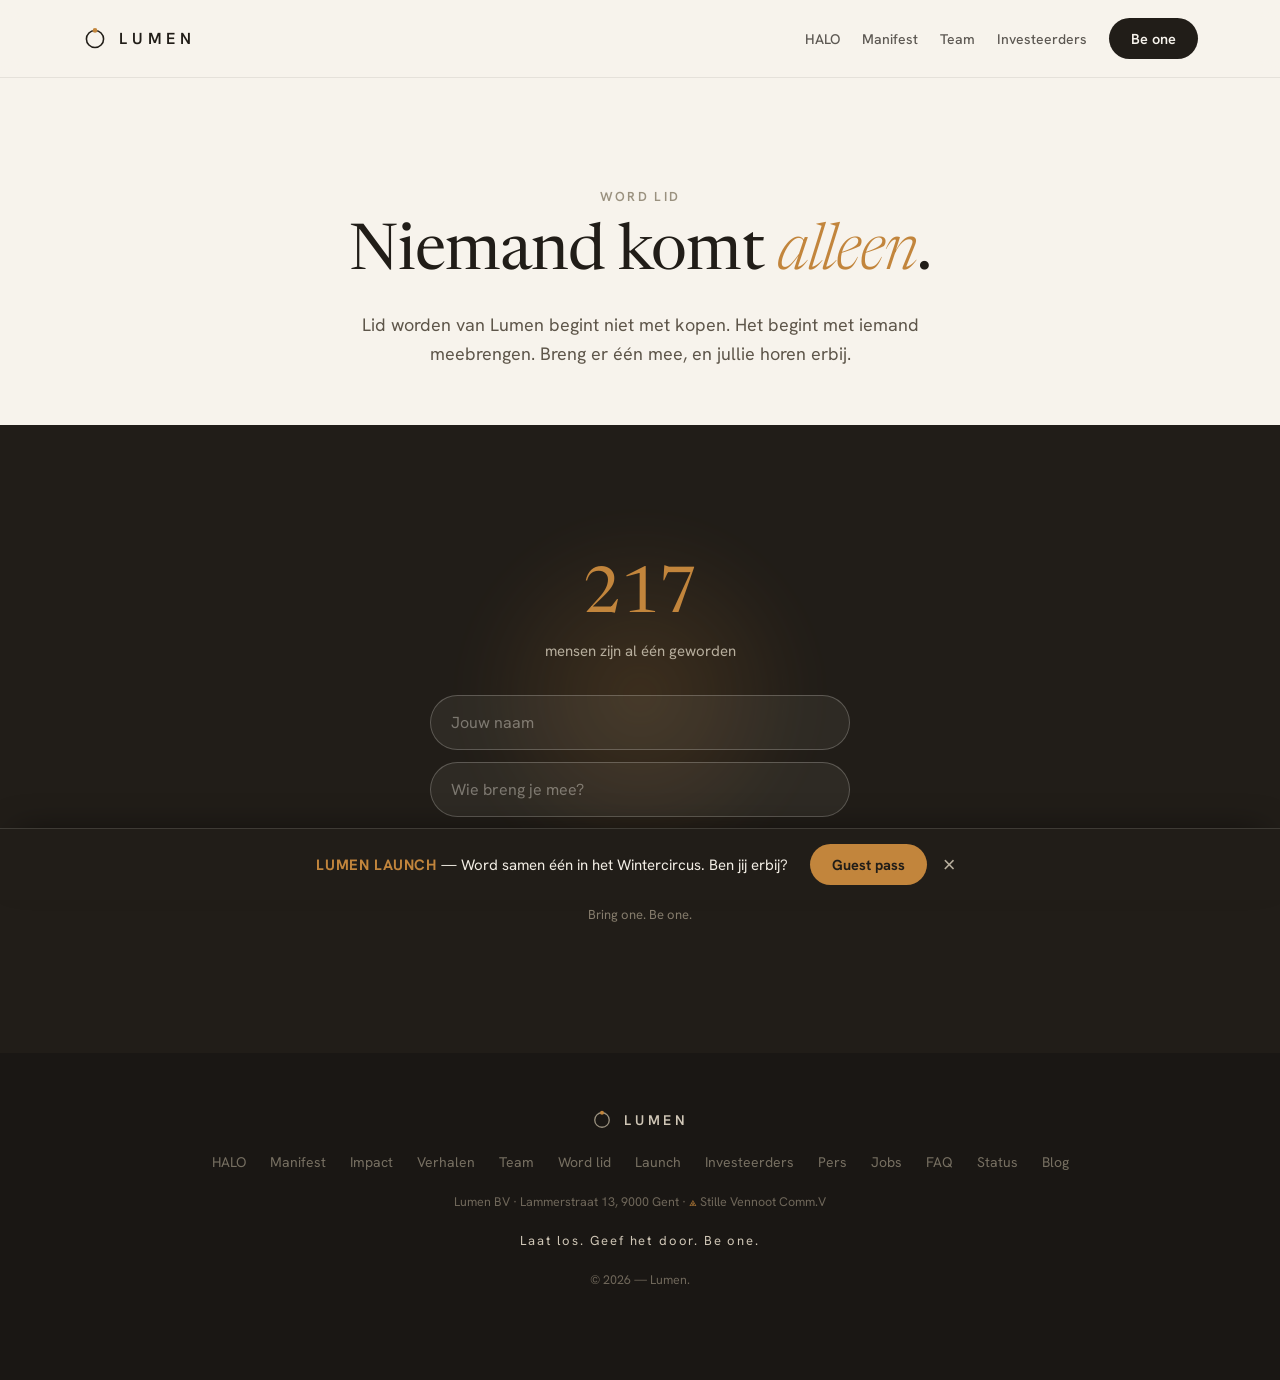
==== be-one.html @ 9b380646 "Add new pages and update HALO/index Adds multiple new site pages (be-one.html, blog.html, faq.html, " ====
<!DOCTYPE html>
<html lang="nl">
<head>
  <meta charset="utf-8">
  <meta name="viewport" content="width=device-width, initial-scale=1">
  <title>Word lid — Be one — LUMEN</title>
  <meta name="description" content="Niemand komt alleen. Lid worden van Lumen begint met iemand meebrengen. Bring one. Be one.">
  <link rel="preconnect" href="https://fonts.googleapis.com">
  <link rel="preconnect" href="https://fonts.gstatic.com" crossorigin>
  <link href="https://fonts.googleapis.com/css2?family=Newsreader:ital,opsz,wght@0,6..72,300;0,6..72,400;0,6..72,500;1,6..72,300;1,6..72,400&family=Hanken+Grotesk:wght@400;500;600;700&display=swap" rel="stylesheet">
  <link rel="icon" type="image/svg+xml" href="favicon.svg">
  <link rel="stylesheet" href="styles.css">
</head>
<body>
<!-- ⟁ zet dat ding niet op. 'samen' is hoe ze je krijgen. we waren met vier. vraag naar de vierde. — HV -->

<div class="page-bg">

  <header class="nav">
    <nav class="nav-inner">
      <a href="index.html" class="nav-brand">
        <svg width="26" height="26" viewBox="0 0 100 100" aria-hidden="true">
          <circle cx="50" cy="50" r="33" fill="none" stroke="#211D18" stroke-width="6"/>
          <circle cx="50" cy="17" r="9" fill="var(--accent)"/>
        </svg>
        LUMEN
      </a>
      <div class="nav-links">
        <a class="navlink" href="halo.html">HALO</a>
        <a class="navlink" href="manifest.html">Manifest</a>
        <a class="navlink" href="over-ons.html">Team</a>
        <a class="navlink" href="investeerders.html">Investeerders</a>
        <a class="btn-primary nav-cta active" href="be-one.html">Be one</a>
      </div>
    </nav>
  </header>

  <section class="subhero">
    <div class="eyebrow">Word lid</div>
    <h1>Niemand komt <em>alleen</em>.</h1>
    <p>
      Lid worden van Lumen begint niet met kopen. Het begint met iemand meebrengen. Breng er één mee, en jullie horen erbij.
    </p>
  </section>

  <section class="reserve-section">
    <div class="reserve-inner">
      <div class="reserve-glow"></div>
      <div class="reserve-content">
        <div class="gate-counter"><span id="be-one-counter" data-count="217">217</span></div>
        <div class="gate-counter-label">mensen zijn al één geworden</div>

        <div id="be-one-form-wrap">
          <form class="gate-form" id="be-one-form" onsubmit="handleBeOne(event)">
            <input class="email-input" type="text" id="bo-name" name="naam" placeholder="Jouw naam" autocomplete="name" required>
            <input class="email-input" type="text" id="bo-bring" name="meegebracht" placeholder="Wie breng je mee?" required>
            <button type="submit" class="btn-primary accent-cta">Bring one. Be one.</button>
          </form>
        </div>

        <div class="reserve-disclaimer">Bring one. Be one.</div>
      </div>
    </div>
  </section>

  <div class="launch-banner" id="launch-banner">
    <div class="launch-banner-text">
      <strong>LUMEN LAUNCH</strong> — Word samen één in het Wintercircus. Ben jij erbij?
    </div>
    <div class="launch-banner-actions">
      <button type="button" class="btn-primary accent-cta" onclick="openLaunchToast()">Guest pass</button>
      <button type="button" class="launch-banner-close" onclick="dismissLaunchBanner()" aria-label="Banner sluiten">&times;</button>
    </div>
  </div>

  <div class="launch-toast" id="launch-toast" role="dialog" aria-label="Guest pass aanvragen" aria-hidden="true">
    <button type="button" class="launch-toast-close" onclick="closeLaunchToast()" aria-label="Sluiten">&times;</button>
    <span class="eyebrow">Het evenement</span>
    <h3>Activeer je <em>guest pass</em></h3>
    <p>We onthullen Lumen live. Schrijf je in en we sturen je de details.</p>
    <div id="launch-form-wrap">
      <form class="launch-form" id="launch-form" onsubmit="handleLaunchParty(event)">
        <input class="launch-input" type="text" id="lp-name" name="naam" placeholder="Je naam" autocomplete="name" required>
        <input class="launch-input" type="email" id="lp-email" name="email" placeholder="jij@voorbeeld.be" autocomplete="email" required>
        <button type="submit" class="btn-primary accent-cta">Activeer mijn pass</button>
      </form>
      <div class="launch-error" id="lp-error" style="display:none">Er ging iets mis bij het inschrijven. Probeer het later opnieuw.</div>
      <div class="launch-error" id="lp-not-invited" style="display:none">Helaas, je bent niet uitgenodigd voor de launch.</div>
    </div>
    <div id="launch-confirmed-wrap" style="display:none">
      <div class="launch-confirmed"><span class="launch-confirmed-dot"></span>Bedankt — je pass is onderweg. Tot op de launch!</div>
    </div>
    <div class="launch-disclaimer">We gebruiken je gegevens alleen voor dit evenement.</div>
  </div>

  <footer class="footer">
    <div class="footer-inner">
      <a href="index.html" class="footer-brand">
        <svg width="22" height="22" viewBox="0 0 100 100" aria-hidden="true">
          <circle cx="50" cy="50" r="33" fill="none" stroke="#9A917F" stroke-width="6"/>
          <circle cx="50" cy="17" r="9" fill="var(--accent)"/>
        </svg>
        LUMEN
      </a>
      <div class="footer-links">
        <a class="navlink" href="halo.html">HALO</a>
        <a class="navlink" href="manifest.html">Manifest</a>
        <a class="navlink" href="impact.html">Impact</a>
        <a class="navlink" href="verhalen.html">Verhalen</a>
        <a class="navlink" href="over-ons.html">Team</a>
        <a class="navlink" href="be-one.html">Word lid</a>
        <a class="navlink" href="launch.html">Launch</a>
        <a class="navlink" href="investeerders.html">Investeerders</a>
        <a class="navlink" href="pers.html">Pers</a>
        <a class="navlink" href="jobs.html">Jobs</a>
        <a class="navlink" href="faq.html">FAQ</a>
        <a class="navlink" href="status.html">Status</a>
        <a class="navlink" href="blog.html">Blog</a>
      </div>
      <div class="footer-legal">Lumen BV · Lammerstraat 13, 9000 Gent · <span class="glyph">⟁</span> Stille Vennoot Comm.V</div>
      <div class="footer-tagline">Laat los. Geef het door. Be one.</div>
      <div class="footer-copy">© 2026 — Lumen.</div>
    </div>
  </footer>

</div>

  <script src="scripts.js"></script>

</body>
</html>
---- styles.css ----
*, *::before, *::after { box-sizing: border-box; }
    html, body { margin: 0; scroll-behavior: smooth; }
    body {
      background: #EFE9DF;
      font-family: 'Hanken Grotesk', system-ui, sans-serif;
      -webkit-font-smoothing: antialiased;
      color: #211D18;
      overflow-x: hidden;
    }
    ::selection { background: rgba(194,133,60,.22); }

    /* CSS custom properties */
    :root {
      --accent: #C2853C;
      --glow: 0.7;
      --ink: #211D18;
      --paper: #F7F3EC;
      --surface: #FBF8F2;
      --ink-soft: #5E564A;
      --muted: #766C5C;
      --muted-light: #9A917F;
      --hairline: rgba(33,29,24,.10);
      --on-dark: #F2EDE4;
      --on-dark-muted: #B7AE9D;
    }

    /* Animations */
    @keyframes rise {
      from { opacity: 0; transform: translateY(18px); }
      to   { opacity: 1; transform: none; }
    }
    @keyframes haloPulse {
      0%, 100% { opacity: .55; transform: scale(1); }
      50%       { opacity: .9;  transform: scale(1.04); }
    }
    @keyframes blink {
      0%, 46%   { opacity: 1; }
      50%, 96%  { opacity: .25; }
      100%      { opacity: 1; }
    }

    /* Utility */
    a { color: inherit; text-decoration: none; }
    .container { max-width: 1180px; margin: 0 auto; padding: 0 32px; }

    /* Nav */
    .nav {
      position: sticky;
      top: 0;
      z-index: 50;
      backdrop-filter: saturate(1.1) blur(10px);
      -webkit-backdrop-filter: saturate(1.1) blur(10px);
      background: rgba(247,243,236,.72);
      border-bottom: 1px solid rgba(33,29,24,.08);
    }
    .nav-inner {
      max-width: 1180px;
      margin: 0 auto;
      padding: 18px 32px;
      display: flex;
      align-items: center;
      justify-content: space-between;
      gap: 24px;
    }
    .nav-brand {
      display: flex;
      align-items: center;
      gap: 11px;
      font-weight: 600;
      letter-spacing: .30em;
      font-size: 16px;
    }
    .nav-links {
      display: flex;
      align-items: center;
      gap: 22px;
      font-size: 14px;
      font-weight: 500;
    }
    .navlink {
      opacity: .72;
      transition: opacity .25s, color .25s;
      white-space: nowrap;
    }
    .navlink:hover { opacity: 1; }
    .navlink.active { opacity: 1; color: var(--accent); }

    /* Buttons */
    .btn-primary {
      display: inline-block;
      background: var(--ink);
      color: var(--paper);
      padding: 16px 30px;
      border-radius: 999px;
      font-weight: 600;
      font-size: 16px;
      border: none;
      cursor: pointer;
      font-family: inherit;
      transition: transform .25s ease, box-shadow .25s ease;
      text-decoration: none;
    }
    .btn-primary:hover {
      transform: translateY(-2px);
      box-shadow: 0 14px 30px -12px rgba(33,29,24,.5);
    }
    .btn-primary.nav-cta {
      padding: 11px 22px;
      font-size: 14.5px;
    }
    .btn-primary.accent-cta {
      background: var(--accent);
      color: var(--ink);
      font-weight: 700;
    }
    .btn-ghost {
      display: inline-block;
      border: 1px solid rgba(33,29,24,.22);
      color: var(--ink);
      padding: 16px 28px;
      border-radius: 999px;
      font-weight: 600;
      font-size: 16px;
      background: transparent;
      cursor: pointer;
      font-family: inherit;
      transition: border-color .25s, color .25s;
      text-decoration: none;
    }
    .btn-ghost:hover {
      border-color: var(--accent);
      color: var(--accent);
    }

    /* Eyebrow labels */
    .eyebrow {
      font-size: 13px;
      letter-spacing: .18em;
      text-transform: uppercase;
      color: var(--muted-light);
      font-weight: 600;
    }

    /* --- SECTIONS --- */

    /* Hero */
    .hero {
      background: var(--paper);
      max-width: 1180px;
      margin: 0 auto;
      padding: 96px 32px 40px;
      display: grid;
      grid-template-columns: 1.05fr .95fr;
      gap: 40px;
      align-items: center;
      min-height: 80vh;
    }
    .hero-text { position: relative; z-index: 2; }
    .hero-eyebrow {
      display: inline-flex;
      align-items: center;
      gap: 9px;
      animation: rise .7s both;
    }
    .hero-eyebrow-dot {
      width: 7px;
      height: 7px;
      border-radius: 50%;
      background: var(--accent);
      box-shadow: 0 0 0 4px rgba(194,133,60,.18);
    }
    .hero h1 {
      font-family: 'Newsreader', serif;
      font-weight: 400;
      font-size: clamp(40px, 5.6vw, 76px);
      line-height: 1.03;
      letter-spacing: -.015em;
      margin: 22px 0 0;
      animation: rise .8s .06s both;
    }
    .hero h1 em {
      font-style: italic;
      color: var(--accent);
      font-weight: 300;
    }
    .hero-body {
      max-width: 430px;
      font-size: 18px;
      line-height: 1.62;
      color: var(--ink-soft);
      margin: 28px 0 0;
      animation: rise .8s .14s both;
    }
    .hero-ctas {
      display: flex;
      gap: 14px;
      flex-wrap: wrap;
      margin-top: 34px;
      animation: rise .8s .2s both;
    }

    /* Device */
    .hero-device {
      position: relative;
      display: grid;
      place-items: center;
      min-height: 440px;
      animation: rise 1s .18s both;
    }
    .device-glow {
      position: absolute;
      width: 560px;
      height: 560px;
      border-radius: 50%;
      background: radial-gradient(circle, color-mix(in oklab, var(--accent) 32%, transparent), transparent 62%);
      filter: blur(14px);
      opacity: var(--glow);
      pointer-events: none;
    }
    .device-disc {
      position: relative;
      width: 300px;
      height: 300px;
      border-radius: 50%;
      background: radial-gradient(130% 130% at 32% 24%, #FCFAF6 0%, #ECE5D9 52%, #DCD3C3 100%);
      box-shadow:
        0 40px 80px -28px rgba(33,29,24,.45),
        inset 0 2px 3px rgba(255,255,255,.9),
        inset 0 -10px 26px rgba(33,29,24,.10);
    }
    .device-ring {
      position: absolute;
      inset: 34px;
      border-radius: 50%;
      border: 2px solid color-mix(in oklab, var(--accent) 75%, white);
      box-shadow:
        0 0 26px 2px color-mix(in oklab, var(--accent) 55%, transparent),
        inset 0 0 18px color-mix(in oklab, var(--accent) 30%, transparent);
      animation: haloPulse 5.5s ease-in-out infinite;
    }
    .device-center {
      position: absolute;
      inset: 34px;
      border-radius: 50%;
      display: grid;
      place-items: center;
    }
    .device-dot {
      width: 9px;
      height: 9px;
      border-radius: 50%;
      background: var(--accent);
      box-shadow: 0 0 14px 3px color-mix(in oklab, var(--accent) 70%, transparent);
      animation: blink 4s ease-in-out infinite;
    }
    .device-clasp {
      position: absolute;
      top: -13px;
      left: 50%;
      transform: translateX(-50%);
      width: 46px;
      height: 16px;
      border-radius: 8px;
      background: linear-gradient(#E7E0D3, #CFC6B6);
      box-shadow: inset 0 1px 2px rgba(255,255,255,.7), 0 4px 8px rgba(33,29,24,.18);
    }
    .device-caption {
      position: absolute;
      bottom: 6px;
      font-size: 12.5px;
      letter-spacing: .18em;
      text-transform: uppercase;
      color: var(--muted-light);
      font-weight: 600;
    }

    /* Page bg wrapper */
    .page-bg { background: var(--paper); }

    /* Trust strip */
    .trust {
      border-top: 1px solid rgba(33,29,24,.08);
      border-bottom: 1px solid rgba(33,29,24,.08);
      background: rgba(255,255,255,.4);
    }
    .trust-inner {
      max-width: 1180px;
      margin: 0 auto;
      padding: 22px 32px;
      display: flex;
      flex-wrap: wrap;
      gap: 14px 48px;
      align-items: center;
      justify-content: center;
      font-size: 14px;
      color: var(--muted);
      font-weight: 500;
    }
    .trust-sep { opacity: .4; }

    /* What is HALO */
    .what-halo {
      max-width: 1000px;
      margin: 0 auto;
      padding: 120px 32px 96px;
      text-align: center;
    }
    .what-halo h2 {
      font-family: 'Newsreader', serif;
      font-weight: 400;
      font-size: clamp(32px, 4.4vw, 56px);
      line-height: 1.1;
      letter-spacing: -.015em;
      margin: 0;
    }
    .what-halo h2 em {
      font-style: italic;
      color: var(--accent);
      font-weight: 300;
    }
    .what-halo p {
      max-width: 600px;
      margin: 28px auto 0;
      font-size: 19px;
      line-height: 1.62;
      color: var(--ink-soft);
    }
    .stats-grid {
      display: grid;
      grid-template-columns: repeat(3, 1fr);
      gap: 1px;
      margin-top: 64px;
      background: rgba(33,29,24,.10);
      border: 1px solid rgba(33,29,24,.10);
      border-radius: 18px;
      overflow: hidden;
    }
    .stat {
      background: var(--surface);
      padding: 38px 26px;
      text-align: center;
    }
    .stat-num {
      font-family: 'Newsreader', serif;
      font-size: 40px;
      color: var(--accent);
      line-height: 1;
    }
    .stat p {
      margin: 10px 0 0;
      font-size: 15px;
      color: var(--ink-soft);
      line-height: 1.5;
    }

    /* How it works */
    .how-works {
      background: #211D18;
      color: var(--on-dark);
    }
    .how-works-inner {
      max-width: 1180px;
      margin: 0 auto;
      padding: 120px 32px;
    }
    .how-works-header {
      display: flex;
      align-items: flex-end;
      justify-content: space-between;
      flex-wrap: wrap;
      gap: 20px;
      margin-bottom: 72px;
    }
    .how-works h2 {
      font-family: 'Newsreader', serif;
      font-weight: 400;
      font-size: clamp(32px, 4.2vw, 52px);
      letter-spacing: -.015em;
      margin: 0;
      max-width: 9ch;
      line-height: 1.05;
    }
    .how-works-intro {
      max-width: 360px;
      font-size: 16.5px;
      line-height: 1.6;
      color: var(--on-dark-muted);
      margin: 0;
    }
    .steps-grid {
      display: grid;
      grid-template-columns: repeat(3, 1fr);
      gap: 28px;
    }
    .step {
      border-top: 1px solid rgba(242,237,228,.18);
      padding-top: 26px;
    }
    .stepnum {
      font-family: 'Newsreader', serif;
      font-size: 22px;
      color: #8E8675;
      transition: color .35s;
    }
    .step:hover .stepnum { color: var(--accent); }
    .step h3 {
      font-size: 23px;
      font-weight: 600;
      margin: 36px 0 12px;
      letter-spacing: -.01em;
    }
    .step p {
      font-size: 16px;
      line-height: 1.62;
      color: var(--on-dark-muted);
      margin: 0;
    }

    /* Story */
    .story {
      max-width: 880px;
      margin: 0 auto;
      padding: 130px 32px;
      text-align: center;
    }
    .story-quote {
      font-family: 'Newsreader', serif;
      font-weight: 300;
      font-size: clamp(26px, 3.4vw, 40px);
      line-height: 1.32;
      letter-spacing: -.01em;
      margin: 0;
      color: #332E27;
    }
    .story-attr {
      margin-top: 30px;
      font-size: 14px;
      letter-spacing: .14em;
      text-transform: uppercase;
      color: var(--muted-light);
      font-weight: 600;
    }

    /* Specs */
    .specs-section {
      background: rgba(255,255,255,.46);
      border-top: 1px solid rgba(33,29,24,.08);
      border-bottom: 1px solid rgba(33,29,24,.08);
    }
    .specs-inner {
      max-width: 760px;
      margin: 0 auto;
      padding: 110px 32px;
    }
    .specs-content h2 {
      font-family: 'Newsreader', serif;
      font-weight: 400;
      font-size: clamp(30px, 3.6vw, 46px);
      letter-spacing: -.015em;
      margin: 0 0 8px;
      line-height: 1.08;
    }
    .spec-list {
      margin-top: 34px;
      display: flex;
      flex-direction: column;
    }
    .spec-row {
      display: flex;
      justify-content: space-between;
      gap: 20px;
      padding: 18px 0;
      border-top: 1px solid rgba(33,29,24,.12);
    }
    .spec-row:last-child { border-bottom: 1px solid rgba(33,29,24,.12); }
    .spec-label { color: var(--muted); font-size: 15px; }
    .spec-value { font-weight: 600; font-size: 15px; text-align: right; }

    /* Launch party — bottom banner */
    .launch-banner {
      position: fixed;
      left: 0;
      right: 0;
      bottom: 0;
      z-index: 60;
      background: #211D18;
      color: var(--on-dark);
      border-top: 1px solid rgba(242,237,228,.14);
      box-shadow: 0 -12px 34px -18px rgba(0,0,0,.6);
      display: flex;
      align-items: center;
      justify-content: center;
      gap: 12px 22px;
      flex-wrap: wrap;
      padding: 15px 24px;
    }
    .launch-banner.hidden { display: none; }
    .launch-banner-text { font-size: 15px; }
    .launch-banner-text strong {
      color: var(--accent);
      font-weight: 700;
      letter-spacing: .04em;
    }
    .launch-banner-actions {
      display: flex;
      align-items: center;
      gap: 8px;
    }
    .launch-banner .btn-primary { padding: 11px 22px; font-size: 14.5px; }
    .launch-banner-close {
      background: transparent;
      border: none;
      color: var(--on-dark-muted);
      font-size: 22px;
      line-height: 1;
      cursor: pointer;
      padding: 6px 8px;
      border-radius: 8px;
      transition: color .2s;
    }
    .launch-banner-close:hover { color: var(--on-dark); }

    /* Launch party — toast */
    .launch-toast {
      position: fixed;
      right: 24px;
      bottom: 92px;
      z-index: 70;
      width: 360px;
      max-width: calc(100vw - 32px);
      background: var(--paper);
      border: 1px solid rgba(33,29,24,.12);
      border-radius: 20px;
      box-shadow: 0 30px 70px -24px rgba(33,29,24,.55);
      padding: 28px 26px 26px;
      opacity: 0;
      transform: translateY(16px);
      pointer-events: none;
      transition: opacity .3s ease, transform .3s ease;
    }
    .launch-toast.open {
      opacity: 1;
      transform: none;
      pointer-events: auto;
    }
    .launch-toast .eyebrow { display: block; }
    .launch-toast h3 {
      font-family: 'Newsreader', serif;
      font-weight: 400;
      font-size: 28px;
      letter-spacing: -.015em;
      line-height: 1.1;
      margin: 10px 0 0;
    }
    .launch-toast h3 em {
      font-style: italic;
      color: var(--accent);
      font-weight: 300;
    }
    .launch-toast > p {
      font-size: 15px;
      line-height: 1.55;
      color: var(--ink-soft);
      margin: 10px 0 0;
    }
    .launch-toast-close {
      position: absolute;
      top: 14px;
      right: 14px;
      background: transparent;
      border: none;
      color: var(--muted-light);
      font-size: 22px;
      line-height: 1;
      cursor: pointer;
      padding: 4px 8px;
      border-radius: 8px;
      transition: color .2s;
    }
    .launch-toast-close:hover { color: var(--ink); }
    .launch-form {
      margin-top: 22px;
      display: flex;
      flex-direction: column;
      gap: 12px;
      text-align: left;
    }
    .launch-input {
      width: 100%;
      background: var(--surface);
      border: 1px solid rgba(33,29,24,.18);
      color: var(--ink);
      padding: 16px 20px;
      border-radius: 14px;
      font-size: 16px;
      font-family: inherit;
      outline: none;
      transition: border-color .2s;
    }
    .launch-input:focus { border-color: var(--accent); }
    .launch-input::placeholder { color: var(--muted-light); }
    .launch-form .btn-primary { margin-top: 6px; width: 100%; }
    .launch-disclaimer {
      margin-top: 16px;
      font-size: 12.5px;
      color: var(--muted-light);
    }
    .launch-error {
      margin-top: 16px;
      font-size: 14px;
      color: #B4452E;
    }
    .launch-confirmed {
      margin-top: 22px;
      display: inline-flex;
      align-items: center;
      gap: 12px;
      background: var(--surface);
      border: 1px solid rgba(33,29,24,.14);
      border-radius: 999px;
      padding: 16px 28px;
      font-size: 16px;
    }
    .launch-confirmed-dot {
      width: 9px;
      height: 9px;
      border-radius: 50%;
      background: var(--accent);
      box-shadow: 0 0 12px 2px color-mix(in oklab, var(--accent) 70%, transparent);
    }

    /* Reserve / CTA */
    .reserve-section {
      background: #211D18;
      color: var(--on-dark);
    }
    .reserve-inner {
      max-width: 760px;
      margin: 0 auto;
      padding: 130px 32px;
      text-align: center;
      position: relative;
    }
    .reserve-glow {
      position: absolute;
      left: 50%;
      top: 60px;
      transform: translateX(-50%);
      width: 420px;
      height: 420px;
      border-radius: 50%;
      background: radial-gradient(circle, color-mix(in oklab, var(--accent) 26%, transparent), transparent 60%);
      filter: blur(20px);
      opacity: var(--glow);
      pointer-events: none;
    }
    .reserve-content { position: relative; }
    .reserve-content h2 {
      font-family: 'Newsreader', serif;
      font-weight: 400;
      font-size: clamp(34px, 5vw, 62px);
      letter-spacing: -.015em;
      line-height: 1.04;
      margin: 0;
    }
    .reserve-content p {
      max-width: 440px;
      margin: 22px auto 0;
      font-size: 18px;
      line-height: 1.6;
      color: var(--on-dark-muted);
    }
    .email-form {
      margin-top: 38px;
      display: flex;
      gap: 12px;
      max-width: 480px;
      margin-left: auto;
      margin-right: auto;
      flex-wrap: wrap;
      justify-content: center;
    }
    .email-input {
      flex: 1;
      min-width: 240px;
      background: rgba(247,243,236,.06);
      border: 1px solid rgba(242,237,228,.24);
      color: var(--on-dark);
      padding: 16px 20px;
      border-radius: 999px;
      font-size: 16px;
      font-family: inherit;
      outline: none;
      transition: border-color .2s;
    }
    .email-input:focus { border-color: rgba(242,237,228,.48); }
    .email-input::placeholder { color: rgba(242,237,228,.4); }
    .reserve-disclaimer {
      margin-top: 18px;
      font-size: 13px;
      color: #857C6C;
    }
    .confirmed-pill {
      margin-top: 38px;
      display: inline-flex;
      align-items: center;
      gap: 12px;
      background: rgba(242,237,228,.08);
      border: 1px solid rgba(242,237,228,.2);
      border-radius: 999px;
      padding: 16px 28px;
      font-size: 16px;
    }
    .confirmed-dot {
      width: 9px;
      height: 9px;
      border-radius: 50%;
      background: var(--accent);
      box-shadow: 0 0 12px 2px var(--accent);
    }

    /* Footer */
    .footer {
      background: #1A1714;
      color: #9A917F;
    }
    .footer-inner {
      max-width: 1180px;
      margin: 0 auto;
      padding: 48px 32px 96px;
      display: flex;
      flex-wrap: wrap;
      gap: 24px;
      align-items: center;
      justify-content: space-between;
    }
    .footer-brand {
      display: flex;
      align-items: center;
      gap: 11px;
      color: #CFC6B6;
      font-weight: 600;
      letter-spacing: .26em;
      font-size: 14px;
    }
    .footer-links {
      display: flex;
      gap: 28px;
      font-size: 14px;
    }
    .footer-copy { font-size: 13px; }

    /* Responsive */
    @media (max-width: 768px) {
      .hero {
        grid-template-columns: 1fr;
        padding: 80px 24px 40px;
        min-height: auto;
        gap: 48px;
      }
      .hero-device { min-height: 360px; }
      .device-glow { width: 340px; height: 340px; }
      .stats-grid { grid-template-columns: 1fr; }
      .steps-grid { grid-template-columns: 1fr; }
      .how-works-header { flex-direction: column; align-items: flex-start; }
      .launch-toast {
        right: 16px;
        left: 16px;
        width: auto;
        bottom: 110px;
      }
      .nav-links { display: none; }
      .nav-inner { padding: 14px 24px; }
      .container { padding: 0 24px; }
    }
    @media (max-width: 480px) {
      .what-halo { padding: 80px 24px 64px; }
      .story { padding: 80px 24px; }
      .reserve-glow { width: 280px; height: 280px; }
    }

    /* ============================================================
       SUBPAGINA'S (Over ons, Investeerders)
       ============================================================ */

    /* Sub-page hero */
    .subhero {
      max-width: 880px;
      margin: 0 auto;
      padding: 110px 32px 56px;
      text-align: center;
    }
    .subhero h1 {
      font-family: 'Newsreader', serif;
      font-weight: 400;
      font-size: clamp(38px, 5vw, 66px);
      letter-spacing: -.015em;
      line-height: 1.05;
      margin: 16px 0 0;
    }
    .subhero h1 em {
      font-style: italic;
      color: var(--accent);
      font-weight: 300;
    }
    .subhero p {
      max-width: 560px;
      margin: 22px auto 0;
      font-size: 18px;
      line-height: 1.62;
      color: var(--ink-soft);
    }

    /* Generic section header */
    .section-head {
      text-align: center;
      max-width: 640px;
      margin: 0 auto 56px;
    }
    .section-head h2 {
      font-family: 'Newsreader', serif;
      font-weight: 400;
      font-size: clamp(30px, 4vw, 50px);
      letter-spacing: -.015em;
      line-height: 1.08;
      margin: 12px 0 0;
    }
    .section-head h2 em {
      font-style: italic;
      color: var(--accent);
      font-weight: 300;
    }
    .section-head p {
      margin: 18px auto 0;
      font-size: 17px;
      line-height: 1.6;
      color: var(--ink-soft);
    }

    /* Team */
    .team-section {
      max-width: 1180px;
      margin: 0 auto;
      padding: 40px 32px 120px;
    }
    .team-grid {
      display: grid;
      grid-template-columns: repeat(3, 1fr);
      gap: 24px;
    }
    .team-card {
      background: var(--surface);
      border: 1px solid rgba(33,29,24,.10);
      border-radius: 20px;
      padding: 36px 30px;
      text-align: center;
    }
    .team-avatar {
      width: 92px;
      height: 92px;
      border-radius: 50%;
      margin: 0 auto 20px;
      background: radial-gradient(130% 130% at 32% 24%, #FCFAF6 0%, #ECE5D9 58%, #DCD3C3 100%);
      display: grid;
      place-items: center;
      font-family: 'Newsreader', serif;
      font-size: 30px;
      color: var(--accent);
      border: 1px solid rgba(33,29,24,.08);
      box-shadow: inset 0 2px 3px rgba(255,255,255,.8);
    }
    .team-name {
      font-size: 20px;
      font-weight: 600;
      letter-spacing: -.01em;
      margin: 0;
    }
    .team-role {
      margin: 5px 0 0;
      font-size: 12.5px;
      letter-spacing: .12em;
      text-transform: uppercase;
      color: var(--muted-light);
      font-weight: 600;
    }
    .team-bio {
      margin: 16px 0 0;
      font-size: 15px;
      line-height: 1.6;
      color: var(--ink-soft);
    }

    /* Investor — content blocks */
    .invest-section {
      max-width: 1180px;
      margin: 0 auto;
      padding: 80px 32px;
    }
    .two-col {
      display: grid;
      grid-template-columns: 1fr 1fr;
      gap: 24px;
    }
    .info-card {
      background: var(--surface);
      border: 1px solid rgba(33,29,24,.10);
      border-radius: 20px;
      padding: 40px;
    }
    .info-card .eyebrow {
      display: block;
      margin-bottom: 14px;
    }
    .info-card h3 {
      font-size: 22px;
      font-weight: 600;
      letter-spacing: -.01em;
      margin: 0 0 12px;
    }
    .info-card p {
      margin: 0;
      font-size: 16px;
      line-height: 1.62;
      color: var(--ink-soft);
    }

    /* Investor — metrics band (dark) */
    .metrics-band {
      background: #211D18;
      color: var(--on-dark);
    }
    .metrics-inner {
      max-width: 1180px;
      margin: 0 auto;
      padding: 100px 32px;
    }
    .metrics-band .section-head h2 { color: var(--on-dark); }
    .metrics-band .section-head p { color: var(--on-dark-muted); }
    .metrics-grid {
      display: grid;
      grid-template-columns: repeat(4, 1fr);
      gap: 1px;
      background: rgba(242,237,228,.14);
      border: 1px solid rgba(242,237,228,.14);
      border-radius: 18px;
      overflow: hidden;
    }
    .metric {
      background: #211D18;
      padding: 38px 24px;
      text-align: center;
    }
    .metric-num {
      font-family: 'Newsreader', serif;
      font-size: 42px;
      color: var(--accent);
      line-height: 1;
    }
    .metric p {
      margin: 10px 0 0;
      font-size: 14px;
      color: var(--on-dark-muted);
      line-height: 1.5;
    }

    /* Investor — contact / deck CTA */
    .invest-cta {
      max-width: 760px;
      margin: 0 auto;
      padding: 100px 32px 120px;
      text-align: center;
    }
    .invest-cta .info-card { padding: 56px 48px; }
    .invest-cta h2 {
      font-family: 'Newsreader', serif;
      font-weight: 400;
      font-size: clamp(28px, 3.6vw, 44px);
      letter-spacing: -.015em;
      line-height: 1.08;
      margin: 0;
    }
    .invest-cta p {
      max-width: 460px;
      margin: 18px auto 0;
      font-size: 17px;
      line-height: 1.6;
      color: var(--ink-soft);
    }
    .invest-cta-actions {
      display: flex;
      gap: 14px;
      justify-content: center;
      flex-wrap: wrap;
      margin-top: 32px;
    }

    /* Subpagina responsive */
    @media (max-width: 768px) {
      .team-grid { grid-template-columns: 1fr; }
      .two-col { grid-template-columns: 1fr; }
      .metrics-grid { grid-template-columns: 1fr 1fr; }
    }
    @media (max-width: 480px) {
      .metrics-grid { grid-template-columns: 1fr; }
      .subhero { padding: 80px 24px 48px; }
      .invest-section { padding: 64px 24px; }
    }

    /* ============================================================
       VOORMALIG LID / STILLE VENNOOT — lege & geschrapte profielen
       ============================================================ */

    /* Geschrapte vierde teamkaart */
    .team-card-redacted {
      font-family: inherit;
      cursor: pointer;
      width: 100%;
      appearance: none;
      -webkit-appearance: none;
      transition: border-color .2s ease;
    }
    .team-card-redacted:hover { border-color: rgba(33,29,24,.22); }
    .team-avatar-empty {
      background: rgba(33,29,24,.03);
      border: 1px dashed rgba(33,29,24,.16);
      box-shadow: none;
    }
    .team-name-redacted {
      min-height: 24px;
      color: var(--muted-light);
    }
    .redacted-flicker {
      text-decoration: line-through;
      color: var(--muted-light);
      opacity: 0;
      animation: redactedFlicker 7s linear infinite;
    }
    @keyframes redactedFlicker {
      0%, 70%, 100% { opacity: 0; }
      71%, 72%      { opacity: .5; }
      73%           { opacity: 0; }
      88%           { opacity: 0; }
      89%           { opacity: .35; }
      90%           { opacity: 0; }
    }

    /* Stille-vennoot-kaart (investeerders) */
    .info-card-void {
      font-family: inherit;
      color: inherit;
      text-align: left;
      cursor: pointer;
      width: 100%;
      appearance: none;
      -webkit-appearance: none;
      transition: border-color .2s ease;
    }
    .info-card-void:hover { border-color: rgba(33,29,24,.22); }
    .info-card .glyph { color: var(--accent); font-weight: 400; }

    /* Vijfde metriek op de tractie-band */
    .metrics-grid-5 { grid-template-columns: repeat(5, 1fr); }
    .metrics-foot {
      text-align: center;
      margin: 28px 0 0;
      font-size: 14px;
      color: var(--on-dark-muted);
    }
    .metrics-foot em { color: var(--accent); font-style: italic; }

    /* Void-overlay (404 / eindeloze leegte) */
    .void-overlay {
      position: fixed;
      inset: 0;
      display: none;
      place-items: center;
      z-index: 200;
      background: rgba(20,17,13,.86);
      backdrop-filter: blur(6px);
      -webkit-backdrop-filter: blur(6px);
    }
    .void-overlay.open { display: grid; }
    .void-inner { text-align: center; color: var(--on-dark); padding: 40px; }
    .void-404 {
      font-family: 'Newsreader', serif;
      font-size: 72px;
      line-height: 1;
      color: var(--accent);
    }
    .void-msg {
      margin: 14px 0 0;
      color: var(--on-dark-muted);
      letter-spacing: .04em;
    }
    .void-glyph {
      font-size: 54px;
      color: var(--accent);
      margin-bottom: 26px;
    }
    .void-spinner {
      width: 38px;
      height: 38px;
      margin: 0 auto;
      border: 2px solid rgba(242,237,228,.18);
      border-top-color: var(--accent);
      border-radius: 50%;
      animation: voidSpin 1s linear infinite;
    }
    @keyframes voidSpin { to { transform: rotate(360deg); } }

    @media (max-width: 900px) {
      .metrics-grid-5 { grid-template-columns: repeat(2, 1fr); }
    }
    @media (max-width: 480px) {
      .metrics-grid-5 { grid-template-columns: 1fr; }
    }

    /* ============================================================
       UITGEBREIDE SITE — globale footer + extra pagina's
       (manifest · impact · verhalen · be-one · launch · pers ·
        jobs · faq · status · blog)
       ============================================================ */

    /* Globale footer (uitgebreid) */
    .footer-inner {
      flex-direction: column;
      align-items: center;
      text-align: center;
      gap: 22px;
      padding: 56px 32px 92px;
    }
    .footer-links {
      flex-wrap: wrap;
      justify-content: center;
      gap: 12px 24px;
    }
    .footer-legal { font-size: 12.5px; color: #6F675A; }
    .footer-tagline {
      font-size: 13px;
      letter-spacing: .14em;
      color: #CFC6B6;
    }
    .footer-copy { font-size: 12.5px; color: #6F675A; }
    .glyph { color: var(--accent); }

    /* Generieke tekstsectie (manifest, jobs, …) */
    .prose {
      max-width: 760px;
      margin: 0 auto;
      padding: 20px 32px 96px;
    }
    .prose p {
      font-size: 18px;
      line-height: 1.7;
      color: var(--ink-soft);
      margin: 0 0 22px;
    }
    .prose p:last-child { margin-bottom: 0; }
    .prose .lead {
      font-family: 'Newsreader', serif;
      font-size: clamp(22px, 3vw, 30px);
      line-height: 1.4;
      color: #332E27;
    }
    .prose .signoff {
      margin-top: 36px;
      font-size: 14px;
      letter-spacing: .14em;
      text-transform: uppercase;
      color: var(--muted-light);
      font-weight: 600;
    }
    .prose ul {
      margin: 0 0 22px;
      padding-left: 0;
      list-style: none;
    }
    .prose ul li {
      position: relative;
      padding-left: 28px;
      font-size: 17px;
      line-height: 1.6;
      color: var(--ink-soft);
      margin-bottom: 14px;
    }
    .prose ul li::before {
      content: "⟁";
      position: absolute;
      left: 0;
      color: var(--accent);
      font-size: 13px;
      top: 3px;
    }

    /* Drie kolommen */
    .three-col {
      display: grid;
      grid-template-columns: repeat(3, 1fr);
      gap: 24px;
    }
    .three-col .info-card { text-align: center; }

    /* Highlight-regel (geofence-clue e.d.) */
    .note-line {
      max-width: 720px;
      margin: 44px auto 0;
      text-align: center;
      font-style: italic;
      color: var(--muted);
      font-size: 16px;
      line-height: 1.55;
    }

    /* FAQ */
    .faq-list { max-width: 760px; margin: 0 auto; padding: 20px 32px 96px; }
    .faq-item {
      border-top: 1px solid rgba(33,29,24,.12);
      padding: 28px 0;
    }
    .faq-item:last-child { border-bottom: 1px solid rgba(33,29,24,.12); }
    .faq-item h3 {
      font-size: 19px;
      font-weight: 600;
      margin: 0 0 10px;
      letter-spacing: -.01em;
    }
    .faq-item p {
      margin: 0;
      font-size: 16px;
      line-height: 1.62;
      color: var(--ink-soft);
    }

    /* Verhalen — community-muur */
    .wall {
      max-width: 720px;
      margin: 0 auto;
      padding: 20px 32px 96px;
      display: flex;
      flex-direction: column;
      gap: 16px;
    }
    .wall-post {
      background: var(--surface);
      border: 1px solid rgba(33,29,24,.10);
      border-radius: 18px;
      padding: 24px 26px;
    }
    .wall-text {
      font-family: 'Newsreader', serif;
      font-size: 20px;
      line-height: 1.42;
      color: #332E27;
      margin: 0 0 12px;
    }
    .wall-meta {
      font-size: 12.5px;
      letter-spacing: .1em;
      text-transform: uppercase;
      color: var(--muted-light);
      font-weight: 600;
    }
    .wall-name-empty { opacity: .4; }
    .wall-post.sync { border-color: rgba(194,133,60,.4); }

    /* be-one gate */
    .gate-counter {
      font-family: 'Newsreader', serif;
      font-size: clamp(40px, 6vw, 64px);
      color: var(--accent);
      line-height: 1;
      margin-top: 10px;
    }
    .gate-counter-label { color: var(--on-dark-muted); font-size: 15px; margin-top: 12px; }
    .gate-form {
      margin-top: 34px;
      display: flex;
      flex-direction: column;
      gap: 12px;
      max-width: 420px;
      margin-left: auto;
      margin-right: auto;
    }
    .gate-form .btn-primary { width: 100%; margin-top: 6px; }
    .event-details {
      margin-top: 24px;
      color: var(--on-dark-muted);
      font-size: 15.5px;
      line-height: 1.65;
    }

    /* Pers */
    .press-list {
      max-width: 760px;
      margin: 0 auto;
      padding: 20px 32px 8px;
      display: flex;
      flex-direction: column;
      gap: 26px;
    }
    .press-quote {
      font-family: 'Newsreader', serif;
      font-size: clamp(22px, 3vw, 30px);
      line-height: 1.32;
      color: #332E27;
      margin: 0;
    }
    .press-quote span {
      display: block;
      margin-top: 10px;
      font-family: 'Hanken Grotesk', sans-serif;
      font-size: 13px;
      letter-spacing: .12em;
      text-transform: uppercase;
      color: var(--muted-light);
    }
    .notice {
      max-width: 760px;
      margin: 36px auto 96px;
      background: var(--surface);
      border: 1px solid rgba(194,133,60,.4);
      border-left: 3px solid var(--accent);
      border-radius: 16px;
      padding: 28px 30px;
    }
    .notice strong { display: block; margin-bottom: 10px; letter-spacing: .04em; }
    .notice p { margin: 0; font-size: 15.5px; line-height: 1.62; color: var(--ink-soft); font-style: italic; }

    /* Status — uptime-monitor look */
    .status-wrap { max-width: 820px; margin: 0 auto; padding: 20px 32px 96px; }
    .status-head {
      display: flex;
      align-items: center;
      gap: 12px;
      font-size: 20px;
      font-weight: 600;
      margin-bottom: 28px;
    }
    .status-dot {
      width: 11px;
      height: 11px;
      border-radius: 50%;
      background: #5FA86A;
      box-shadow: 0 0 10px 1px rgba(95,168,106,.7);
    }
    .status-list { border: 1px solid rgba(33,29,24,.12); border-radius: 16px; overflow: hidden; }
    .status-row {
      display: flex;
      align-items: center;
      justify-content: space-between;
      gap: 16px;
      padding: 20px 24px;
      background: var(--surface);
      border-top: 1px solid rgba(33,29,24,.08);
    }
    .status-row:first-child { border-top: none; }
    .status-row .label { font-size: 15.5px; }
    .status-row .state {
      font-size: 13px;
      letter-spacing: .08em;
      text-transform: uppercase;
      font-weight: 600;
      color: #5FA86A;
      display: flex;
      align-items: center;
      gap: 8px;
    }
    .status-graph {
      margin-top: 30px;
      display: flex;
      align-items: flex-end;
      gap: 6px;
      height: 130px;
    }
    .status-graph .bar {
      flex: 1;
      background: linear-gradient(var(--accent), color-mix(in oklab, var(--accent) 28%, transparent));
      border-radius: 4px 4px 0 0;
      opacity: .85;
    }
    .status-sched {
      margin-top: 30px;
      background: var(--surface);
      border: 1px solid rgba(194,133,60,.4);
      border-radius: 16px;
      padding: 22px 24px;
      font-size: 15px;
      line-height: 1.6;
      color: var(--ink-soft);
    }
    .status-sched strong { color: var(--ink); }

    /* Blog */
    .blog-list { max-width: 760px; margin: 0 auto; padding: 20px 32px 96px; }
    .blog-section-label {
      font-size: 13px;
      letter-spacing: .18em;
      text-transform: uppercase;
      color: var(--muted-light);
      font-weight: 600;
      margin: 36px 0 8px;
    }
    .blog-section-label:first-child { margin-top: 0; }
    .blog-item { border-top: 1px solid rgba(33,29,24,.12); padding: 22px 0; }
    .blog-title { font-family: 'Newsreader', serif; font-size: 22px; margin: 0 0 6px; color: #2A251F; }
    .blog-author { font-size: 13px; letter-spacing: .08em; text-transform: uppercase; color: var(--muted-light); }
    .blog-deleted .blog-title { text-decoration: line-through; color: var(--muted-light); }
    .blog-cached {
      margin-top: 14px;
      background: rgba(33,29,24,.04);
      border: 1px dashed rgba(33,29,24,.18);
      border-radius: 12px;
      padding: 18px 20px;
      font-family: 'Newsreader', serif;
      font-style: italic;
      color: var(--muted);
      line-height: 1.6;
    }

    @media (max-width: 768px) {
      .three-col { grid-template-columns: 1fr; }
    }
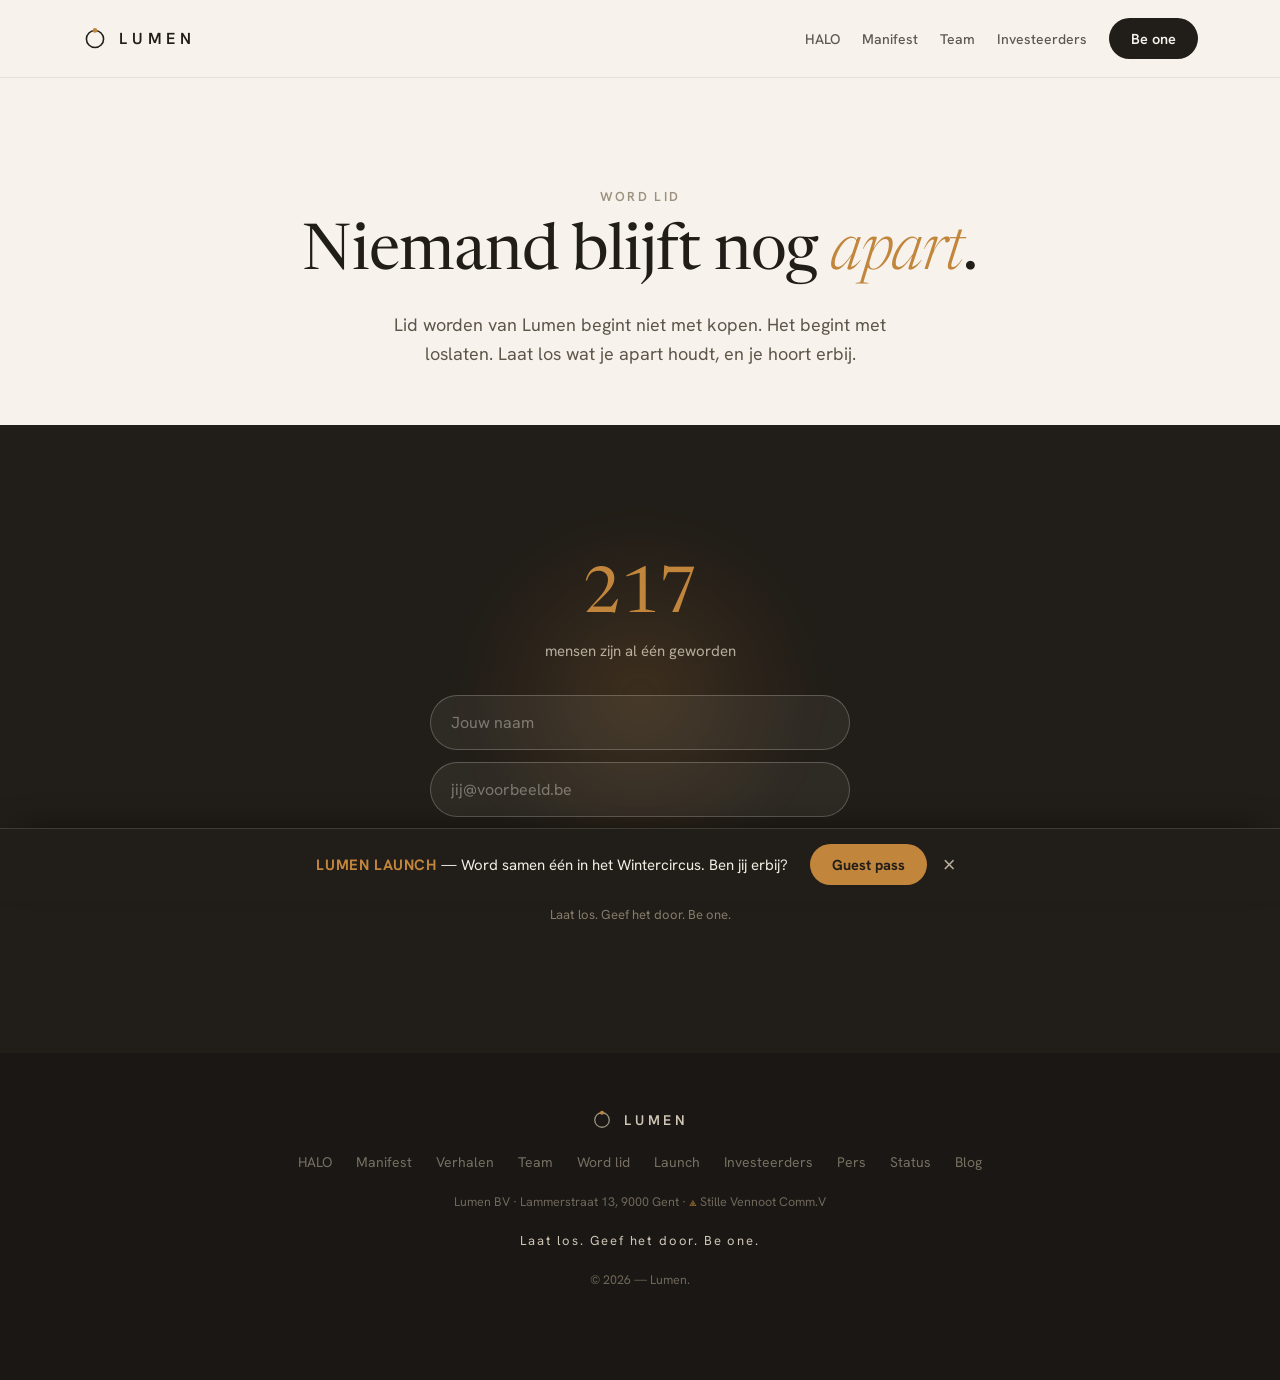
==== commit 85190441: "Consolidate pages and update 'Be one' flow Remove standalone FAQ, Impact and Jobs pages and inline t" ====
--- a/be-one.html
+++ b/be-one.html
@@ -4,7 +4,7 @@
   <meta charset="utf-8">
   <meta name="viewport" content="width=device-width, initial-scale=1">
   <title>Word lid — Be one — LUMEN</title>
-  <meta name="description" content="Niemand komt alleen. Lid worden van Lumen begint met iemand meebrengen. Bring one. Be one.">
+  <meta name="description" content="Word lid van Lumen. Laat los wat je apart houdt en sluit aan bij de beweging. Be one.">
   <link rel="preconnect" href="https://fonts.googleapis.com">
   <link rel="preconnect" href="https://fonts.gstatic.com" crossorigin>
   <link href="https://fonts.googleapis.com/css2?family=Newsreader:ital,opsz,wght@0,6..72,300;0,6..72,400;0,6..72,500;1,6..72,300;1,6..72,400&family=Hanken+Grotesk:wght@400;500;600;700&display=swap" rel="stylesheet">
@@ -37,9 +37,9 @@
 
   <section class="subhero">
     <div class="eyebrow">Word lid</div>
-    <h1>Niemand komt <em>alleen</em>.</h1>
+    <h1>Niemand blijft nog <em>apart</em>.</h1>
     <p>
-      Lid worden van Lumen begint niet met kopen. Het begint met iemand meebrengen. Breng er één mee, en jullie horen erbij.
+      Lid worden van Lumen begint niet met kopen. Het begint met loslaten. Laat los wat je apart houdt, en je hoort erbij.
     </p>
   </section>
 
@@ -53,12 +53,19 @@
         <div id="be-one-form-wrap">
           <form class="gate-form" id="be-one-form" onsubmit="handleBeOne(event)">
             <input class="email-input" type="text" id="bo-name" name="naam" placeholder="Jouw naam" autocomplete="name" required>
-            <input class="email-input" type="text" id="bo-bring" name="meegebracht" placeholder="Wie breng je mee?" required>
-            <button type="submit" class="btn-primary accent-cta">Bring one. Be one.</button>
+            <input class="email-input" type="email" id="bo-email" name="email" placeholder="jij@voorbeeld.be" autocomplete="email" required>
+            <button type="submit" class="btn-primary accent-cta">Word één. Be one.</button>
           </form>
         </div>
 
-        <div class="reserve-disclaimer">Bring one. Be one.</div>
+        <div id="be-one-confirmed" style="display:none">
+          <div class="confirmed-pill">
+            <span class="confirmed-dot"></span>
+            Welkom — je hoort erbij. Be one.
+          </div>
+        </div>
+
+        <div class="reserve-disclaimer">Laat los. Geef het door. Be one.</div>
       </div>
     </div>
   </section>
@@ -105,15 +112,12 @@
       <div class="footer-links">
         <a class="navlink" href="halo.html">HALO</a>
         <a class="navlink" href="manifest.html">Manifest</a>
-        <a class="navlink" href="impact.html">Impact</a>
         <a class="navlink" href="verhalen.html">Verhalen</a>
         <a class="navlink" href="over-ons.html">Team</a>
         <a class="navlink" href="be-one.html">Word lid</a>
         <a class="navlink" href="launch.html">Launch</a>
         <a class="navlink" href="investeerders.html">Investeerders</a>
         <a class="navlink" href="pers.html">Pers</a>
-        <a class="navlink" href="jobs.html">Jobs</a>
-        <a class="navlink" href="faq.html">FAQ</a>
         <a class="navlink" href="status.html">Status</a>
         <a class="navlink" href="blog.html">Blog</a>
       </div>
